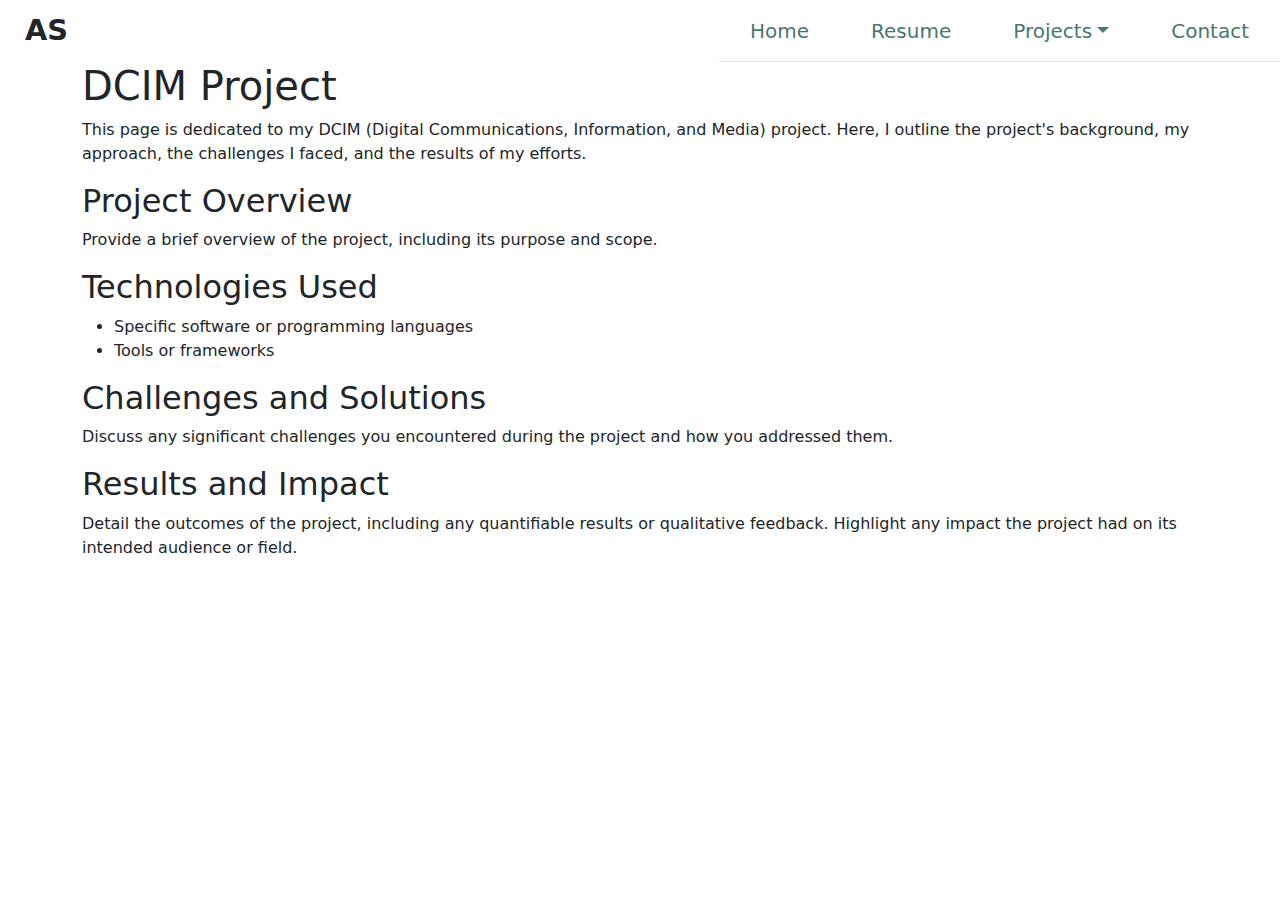
==== DCIM.html @ d74ccbb7 "Finishing up website." ====
<!doctype html>
<html lang="en">
<head>
    <meta charset="utf-8">
    <meta name="viewport" content="width=device-width, initial-scale=1">
    <title>Andrew Salermo - DCIM Project</title>
    <link href="https://cdn.jsdelivr.net/npm/bootstrap@5.3.3/dist/css/bootstrap.min.css" rel="stylesheet">
    <link href="custom.css" rel="stylesheet">
</head>
<body>


<div class="nav-container d-flex justify-content-between"> <!-- Flex container for alignment -->
    <a href="index.html" class="navbar-brand">AS</a> <!-- Link to home page -->

    <ul class="nav justify-content-end nav-tabs">
        <li class="nav-item">
            <a class="nav-link" href="index.html">Home</a>
        </li>
        <li class="nav-item">
            <a class="nav-link" href="resume.html">Resume</a>
        </li>
        <li class="nav-item dropdown">
            <a class="nav-link dropdown-toggle" data-bs-toggle="dropdown" href="#" role="button" aria-expanded="false">Projects</a>
            <ul class="dropdown-menu">
                <li><a class="dropdown-item" href="personal_project.html">Coding Project</a></li>
                <li><a class="dropdown-item" href="DCIM.html">DCIM Project</a></li>
                <!-- Mark the current page as active -->
            </ul>
        </li>
        <li class="nav-item">
            <a class="nav-link" href="contact.html">Contact</a>
        </li>
    </ul>
</div>
<div class="container">
    <h1>DCIM Project</h1>
    <p>This page is dedicated to my DCIM (Digital Communications, Information, and Media) project. Here, I outline the project's background, my approach, the challenges I faced, and the results of my efforts.</p>

    <section>
        <h2>Project Overview</h2>
        <p>Provide a brief overview of the project, including its purpose and scope.</p>
    </section>

    <section>
        <h2>Technologies Used</h2>
        <ul>
            <li>Specific software or programming languages</li>
            <li>Tools or frameworks</li>
            <!-- List other technologies here -->
        </ul>
    </section>

    <section>
        <h2>Challenges and Solutions</h2>
        <p>Discuss any significant challenges you encountered during the project and how you addressed them.</p>
    </section>

    <section>
        <h2>Results and Impact</h2>
        <p>Detail the outcomes of the project, including any quantifiable results or qualitative feedback. Highlight any impact the project had on its intended audience or field.</p>
    </section>

    <!-- Add any additional sections that could enhance the presentation of your project -->
</div>
<script src="https://cdn.jsdelivr.net/npm/bootstrap@5.3.3/dist/js/bootstrap.bundle.min.js" integrity="sha384-YvpcrYf0tY3lHB60NNkmXc5s9fDVZLESaAA55NDzOxhy9GkcIdslK1eN7N6jIeHz" crossorigin="anonymous"></script>

</body>
</html>
---- custom.css ----
/* custom-styles.css */
.nav-tabs .nav-link {
  padding: 15px 30px; /* Increase padding for larger touch targets */
  font-size: 1.25rem; /* Larger font size */
  color: #4a766e;

}
.navbar-brand {
    font-weight: bold; /* Make the initials bold */
    display: flex;
    align-items: center; /* Center the initials vertically */
    margin-right: 25px; /* Optional: Adjust spacing between the initials and the nav items */
    margin-left: 25px;
    font-size: 1.8rem;
}


/* Change the background color of active nav-link */
.nav-tabs .nav-link.active {
    background-color: #4a766e; /* Dark green background for active links */
    color: #ffffff; /* White text for contrast */
}

/* Change the hover background color of nav-link */
.nav-tabs .nav-link:hover {
    background-color: #4a766e; /* Brighter green background on hover */
    color: #ffffff; /* White text on hover for contrast */
}


/* If you want to increase the dropdown menu size as well */
.dropdown-menu .dropdown-item {
  font-size: 1.25rem;
}

.section-background {
    position: relative;
    height: 400px; /* Set the height of your section */
    display: flex;
    justify-content: center;
    align-items: center;
}

.section-background::before {
    content: '';
    position: absolute;
    top: 0;
    left: 0;
    right: 0;
    bottom: 0;
    background-image: url('pic1.jpeg');
    background-size: cover;
    background-position: center;
    opacity: 100; /* Set the opacity of the background image */
    z-index: -1; /* Make sure the image is behind the content */
}

.section-background h1 {
    position: relative;
    color: #000000; /* Text color */
    font-weight: bold;
    font-size: 3rem;
    font-family: 'Source Sans Pro', sans-serif;
    z-index: 1; /* Make sure the text is above the pseudo-element */
}

/* Icon Sidebar Styling */
.icon-sidebar {
    position: fixed; /* Fixed position to stay visible */
    top: 30%; /* Center vertically */
    left: 0; /* Align to the left side of the page */
    transform: translateY(-50%); /* Adjust the vertical alignment */
    background-color: #f1f1f1; /* Background color */
    padding: 20px; /* Padding around icons */
    border-radius: 0 50px 50px 0; /* Rounded corners on the right */
    display: flex; /* Organize icons in a flex container */
    flex-direction: column; /* Stack icons vertically */
    gap: 10px; /* Space between icons */
    z-index: 1;
}

/* Icon link styling */
.icon-sidebar a {
    color: black; /* Icon color */
    display: block; /* Stack the links */
    text-align: center; /* Center icons horizontally */
}

/* Change icon color on hover */
.icon-sidebar a:hover {
    color: #999; /* Darker shade on hover */
}

.about-me {
    background-color: #f2f2f2; /* Light grey background */
    padding: 100px 0; /* Add some padding above and below the content */
}

.about-me .container {
    text-align: center; /* Center content */
    max-width: 960px;
    margin: 0 auto;
    padding: 0 15px;
}

.about-me h2 {
    display: inline-block; /* Make the h2 width content-based */
    margin-bottom: 30px;
    color: #111111;
    border-bottom: 2px solid #000; /* Your desired border */
    padding-bottom: 10px;
    text-align: left; /* Aligns the text inside the h2 if needed */
}


.about-me p {
    text-align: left;
    color: #111000; /* Lighter text for the paragraph */
    line-height: 1.6; /* Increase line height for readability */
}

.footer {
            color: #4a766e; /* Sage green */
            padding: 20px 0;
            text-align: center;
        }

.name-highlight {
    background-color: #d8e2dc;
    padding: 10px 20px; /* Adjust padding as needed */
    border-radius: 10px; /* Optional: adds rounded corners */
    /* Optional: adds a subtle shadow for depth */
}
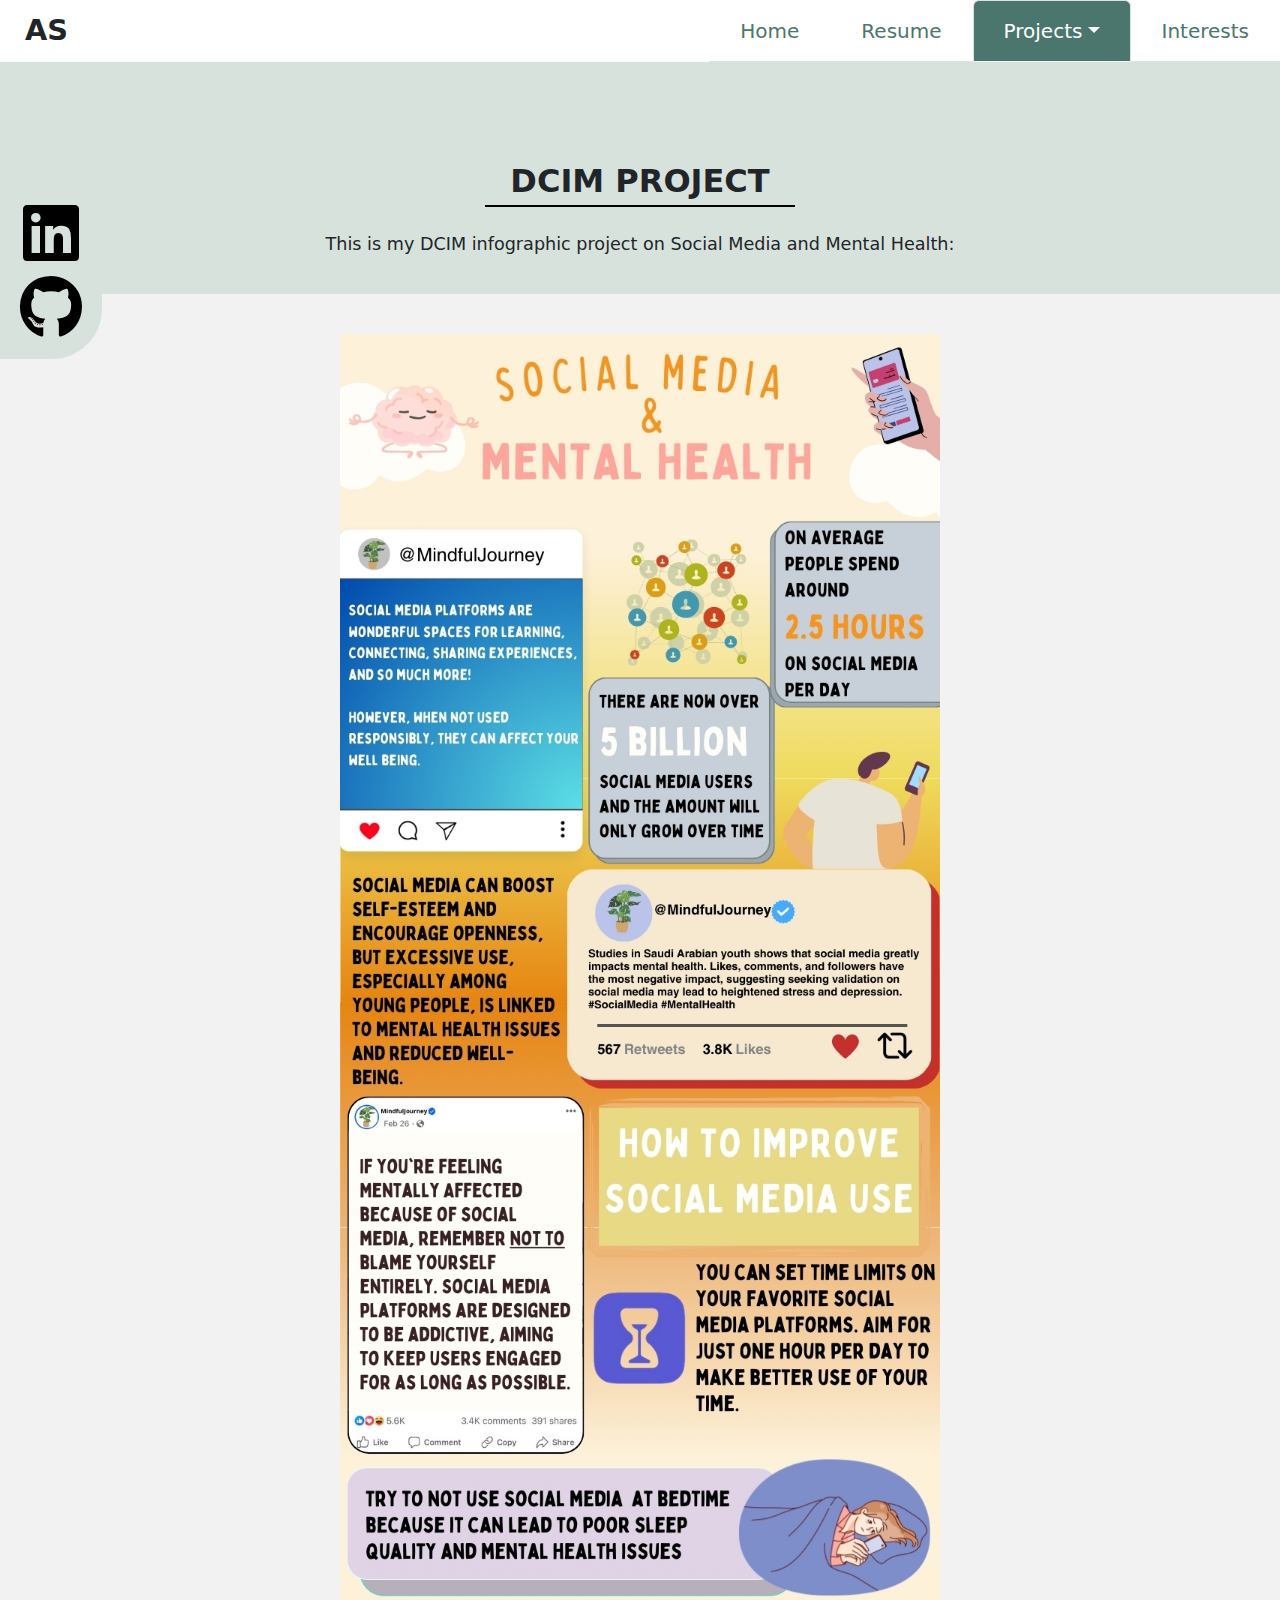
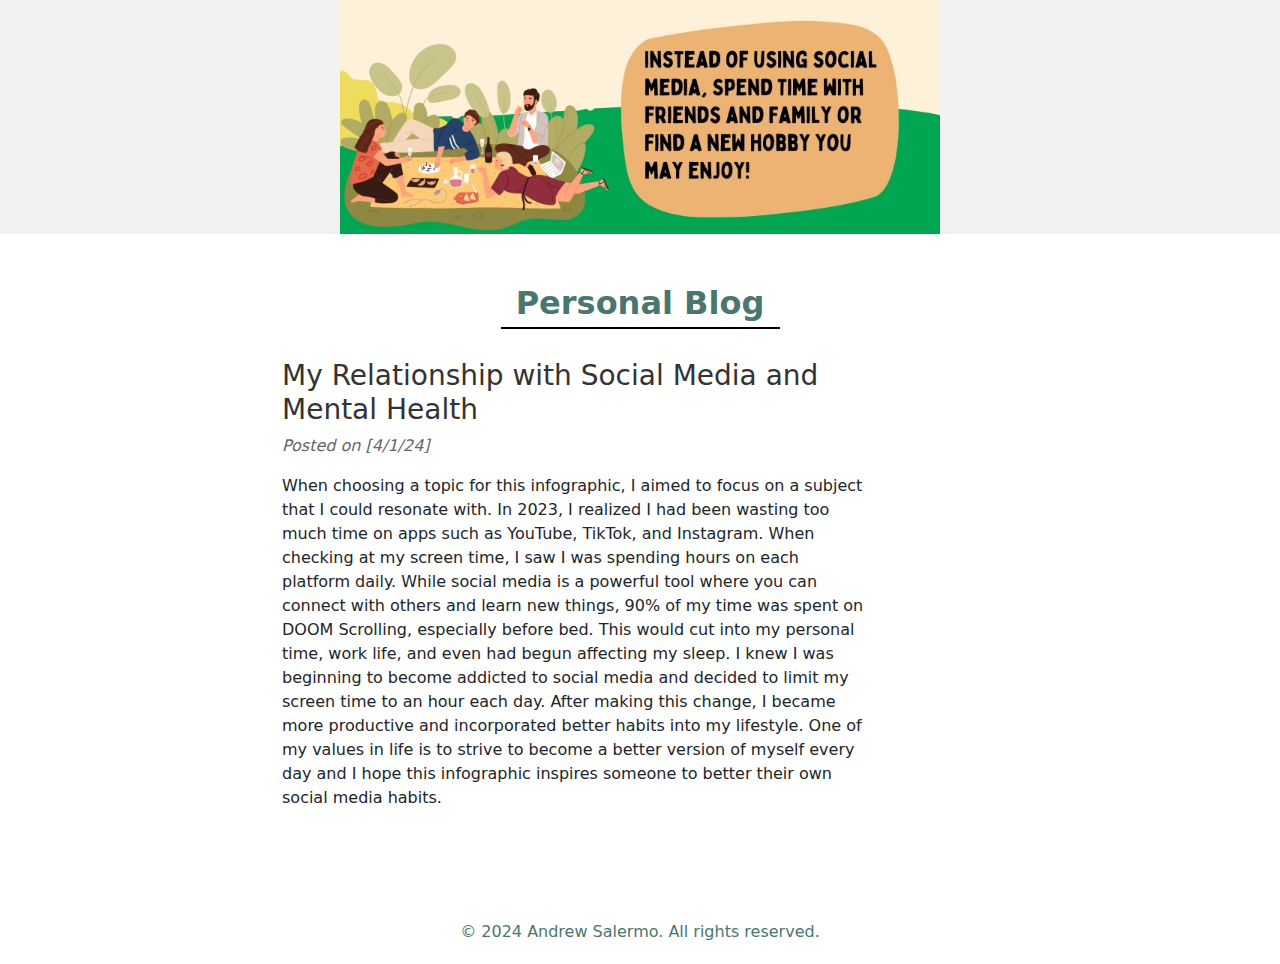
==== commit 1f6f27a7: "Finished Website." ====
--- a/DCIM.html
+++ b/DCIM.html
@@ -4,66 +4,88 @@
     <meta charset="utf-8">
     <meta name="viewport" content="width=device-width, initial-scale=1">
     <title>Andrew Salermo - DCIM Project</title>
-    <link href="https://cdn.jsdelivr.net/npm/bootstrap@5.3.3/dist/css/bootstrap.min.css" rel="stylesheet">
+    <link href="https://cdn.jsdelivr.net/npm/bootstrap@5.3.3/dist/css/bootstrap.min.css" rel="stylesheet" integrity="sha384-QWTKZyjpPEjISv5WaRU9OFeRpok6YctnYmDr5pNlyT2bRjXh0JMhjY6hW+ALEwIH" crossorigin="anonymous">
     <link href="custom.css" rel="stylesheet">
+    <link href="https://fonts.googleapis.com/css2?family=Source+Sans+Pro:wght@400;700&display=swap" rel="stylesheet">
+    <link rel="stylesheet" href="https://cdnjs.cloudflare.com/ajax/libs/font-awesome/6.1.1/css/all.min.css">
 </head>
 <body>
 
 
 <div class="nav-container d-flex justify-content-between"> <!-- Flex container for alignment -->
-    <a href="index.html" class="navbar-brand">AS</a> <!-- Link to home page -->
+    <a href="index.html" class="navbar-brand">AS</a> <!-- Assuming 'index.html' is your homepage -->
 
     <ul class="nav justify-content-end nav-tabs">
         <li class="nav-item">
-            <a class="nav-link" href="index.html">Home</a>
+            <a class="nav-link" aria-current="page" href="index.html">Home</a>
         </li>
         <li class="nav-item">
             <a class="nav-link" href="resume.html">Resume</a>
         </li>
         <li class="nav-item dropdown">
-            <a class="nav-link dropdown-toggle" data-bs-toggle="dropdown" href="#" role="button" aria-expanded="false">Projects</a>
+            <a class="nav-link dropdown-toggle active" data-bs-toggle="dropdown" href="#" role="button" aria-expanded="true">Projects</a>
             <ul class="dropdown-menu">
                 <li><a class="dropdown-item" href="personal_project.html">Coding Project</a></li>
                 <li><a class="dropdown-item" href="DCIM.html">DCIM Project</a></li>
-                <!-- Mark the current page as active -->
             </ul>
         </li>
+
         <li class="nav-item">
-            <a class="nav-link" href="contact.html">Contact</a>
+            <a class="nav-link" href="Interests.html">Interests</a>
         </li>
     </ul>
 </div>
-<div class="container">
-    <h1>DCIM Project</h1>
-    <p>This page is dedicated to my DCIM (Digital Communications, Information, and Media) project. Here, I outline the project's background, my approach, the challenges I faced, and the results of my efforts.</p>
 
-    <section>
-        <h2>Project Overview</h2>
-        <p>Provide a brief overview of the project, including its purpose and scope.</p>
-    </section>
+<div class="info-overview">
+    <h2 class="resume-header">DCIM PROJECT</h2>
+    <br>
+    <p style="font-size: 1.1rem;">This is my DCIM infographic project on Social Media and Mental Health:</p>
+</div>
+    <div class="info-preview" style="background-color: #f2f2f2;">
+            <img src="Infographic.jpg" alt="Andrew Salermo Resume">
 
-    <section>
-        <h2>Technologies Used</h2>
-        <ul>
-            <li>Specific software or programming languages</li>
-            <li>Tools or frameworks</li>
-            <!-- List other technologies here -->
-        </ul>
-    </section>
+    </div>
 
-    <section>
-        <h2>Challenges and Solutions</h2>
-        <p>Discuss any significant challenges you encountered during the project and how you addressed them.</p>
-    </section>
 
-    <section>
-        <h2>Results and Impact</h2>
-        <p>Detail the outcomes of the project, including any quantifiable results or qualitative feedback. Highlight any impact the project had on its intended audience or field.</p>
-    </section>
 
-    <!-- Add any additional sections that could enhance the presentation of your project -->
+<!-- Sidebar -->
+<!-- Icon Sidebar -->
+<div class="icon-sidebar" style="background-color:#d8e2dc;">
+    <a href="https://www.linkedin.com/in/andrew-salermo-b1550417a/" target="_blank"><i class="fab fa-linkedin fa-4x"></i></a>
+    <a href="https://github.com/AndrewSalermo" target="_blank"><i class="fab fa-github fa-4x"></i></a>
 </div>
+
+
+
+
+<!-- Add more sections as needed -->
+<!-- Personal Blog Section -->
+<section class="personal-blog" style="background-color: #ffffff;">
+    <div class="container">
+        <h2 class="blog-header text-center resume-header">Personal Blog</h2>
+        <div class="blog-post" style="padding-left: 200px;">
+            <h3>My Relationship with Social Media and Mental Health</h3>
+            <p class="post-date">Posted on [4/1/24]</p>
+            <p>When choosing a topic for this infographic, I aimed to focus on a subject that I could resonate with.
+            In 2023, I realized I had been wasting too much time on apps such as YouTube, TikTok, and Instagram.
+            When checking at my screen time, I saw I was spending hours on each platform daily. While social media
+            is a powerful tool where you can connect with others and learn new things, 90% of my time was spent on DOOM Scrolling,
+            especially before bed. This would cut into my personal time, work life, and even had begun affecting my sleep. I knew
+            I was beginning to become addicted to social media and decided to limit my screen time to an hour each day. After making this
+                change, I became more productive and incorporated better habits
+            into my lifestyle. One of my values in life is to strive to become a better version of myself every day and I hope
+            this infographic inspires someone to better their own social media habits.</p>
+        </div>
+        <!-- Add more blog posts as needed -->
+    </div>
+</section>
+
 <script src="https://cdn.jsdelivr.net/npm/bootstrap@5.3.3/dist/js/bootstrap.bundle.min.js" integrity="sha384-YvpcrYf0tY3lHB60NNkmXc5s9fDVZLESaAA55NDzOxhy9GkcIdslK1eN7N6jIeHz" crossorigin="anonymous"></script>
 
+<footer class="footer">
+    <div class="container">
+        <span>&copy; 2024 Andrew Salermo. All rights reserved.</span>
+    </div>
+</footer>
 </body>
 </html>
--- a/custom.css
+++ b/custom.css
@@ -132,4 +132,153 @@
     /* Optional: adds a subtle shadow for depth */
 }
 
-
+.resume-header{
+    font-weight: bold;
+    border-bottom: 2px solid #000;
+    margin: auto; /* Center the div */
+    padding-bottom: 5px;
+    display: block; /* Ensure the div is block-level so 'margin: auto' works */
+    width: 25%; /* Shrink the width around its content */
+}
+
+.resume-preview {
+    text-align: center; /* Centers inline elements like <img> */
+    background-color: #f2f2f2; /* Light grey background */
+    padding: 20px;
+    margin: auto; /* Center the div */
+    display: block; /* Ensure the div is block-level so 'margin: auto' works */
+    width: 100%; /* Shrink the width around its content */
+}
+
+.resume-preview img {
+    max-width: 600px; /* Adjust this value to make the image smaller or larger */
+    width: 100%;
+    height: auto;
+}
+
+/* If you added a class to the section */
+.resume-overview {
+    background-color: #f2f2f2; /* Light grey background */
+    padding: 20px; /* Adds padding inside the section */
+    margin-bottom: 20px; /* Adds some space below the section */
+    padding-top: 100px;
+    text-align: center;
+}
+
+.project-overview {
+    background-color: #f2f2f2; /* Light grey background */
+    padding: 20px; /* Adds padding inside the section */
+    margin-bottom: 10px; /* Adds some space below the section */
+    padding-top: 80px;
+    text-align: center;
+}
+.project-overview2 {
+    background-color: #d8e2dc; /* Light grey background */
+    padding: 20px; /* Adds padding inside the section */
+    padding-top: 80px;
+    padding-bottom: 30px;
+    text-align: center;
+}
+
+
+.paragraph{
+    text-align: left;
+    margin-left: 100px;
+}
+
+.header_underline{
+    border-bottom: 2px solid #000;
+    padding-bottom: 10px;
+    max-width: 500px;
+    text-align: left;
+    margin-left: 100px;
+}
+
+.contact-me {
+    background-color: #d8e2dc; /* Light grey background, you might want to adjust */
+    padding: 50px 0; /* Adds vertical padding around the section */
+    color: #111111; /* Adjust text color as needed */
+    padding-left; 500px;
+}
+
+.contact-me h2 {
+    color: #111111; /* Sage green color for the header */
+    text-align: center; /* Center the header text */
+    margin-bottom: 30px; /* Space below the header */
+    margin-right: 30px;
+}
+
+.btn {
+    background-color: #4a766e; /* Sage green background for the button */
+    color: white; /* White text for the button */
+}
+
+.btn:hover {
+    background-color: #3a5a5e; /* Darker shade of sage green for hover effect */
+    color: white;
+}
+.interests-section{
+    background-color: #f2f2f2;
+}
+
+.interests-section h2 {
+    color: #4a766e; /* Keeping with your color theme */
+    text-align: center; /* Center the title for emphasis */
+    margin-bottom: 30px; /* Add some space below the title */
+}
+
+.interests-section img {
+    border-radius: 10px; /* Adds rounded corners to your image */
+    margin-bottom: 20px; /* Adds some space below the image */
+}
+
+.interests-section p, .interests-section ul {
+    text-align: left; /* Ensures text alignment is consistent with your style */
+    color: #111000; /* Text color for readability */
+}
+
+.info-overview {
+    background-color: #d8e2dc; /* Light grey background */
+    padding: 20px; /* Adds padding inside the section */
+    padding-top: 100px;
+    text-align: center;
+}
+/* Add or adjust existing styles in custom.css as needed */
+.info-preview {
+    text-align: center; /* Centers inline elements like <img> */
+    background-color: #f2f2f2; /* Light grey background */
+    margin: auto; /* Center the div */
+    display: block; /* Ensure the div is block-level so 'margin: auto' works */
+    width: 100%; /* Shrink the width around its content */
+    padding-top: 40px;
+}
+.info-preview img {
+    max-width: 600px; /* Adjust this value to make the image smaller or larger */
+    width: 100%;
+    height: auto;
+}
+
+.personal-blog {
+    padding: 50px 0; /* Adds vertical padding around the blog section */
+}
+
+.blog-header {
+    color: #4a766e; /* Sage green color to match the theme */
+    margin-bottom: 30px; /* Space below the blog header */
+}
+
+.blog-post {
+    margin-bottom: 40px; /* Space between blog posts */
+    max-width: 70%;
+}
+
+.blog-post h3 {
+    color: #333; /* Darker text for the post title */
+}
+
+.post-date {
+    font-style: italic;
+    color: #666; /* Lighter text color for the post date */
+}
+
+
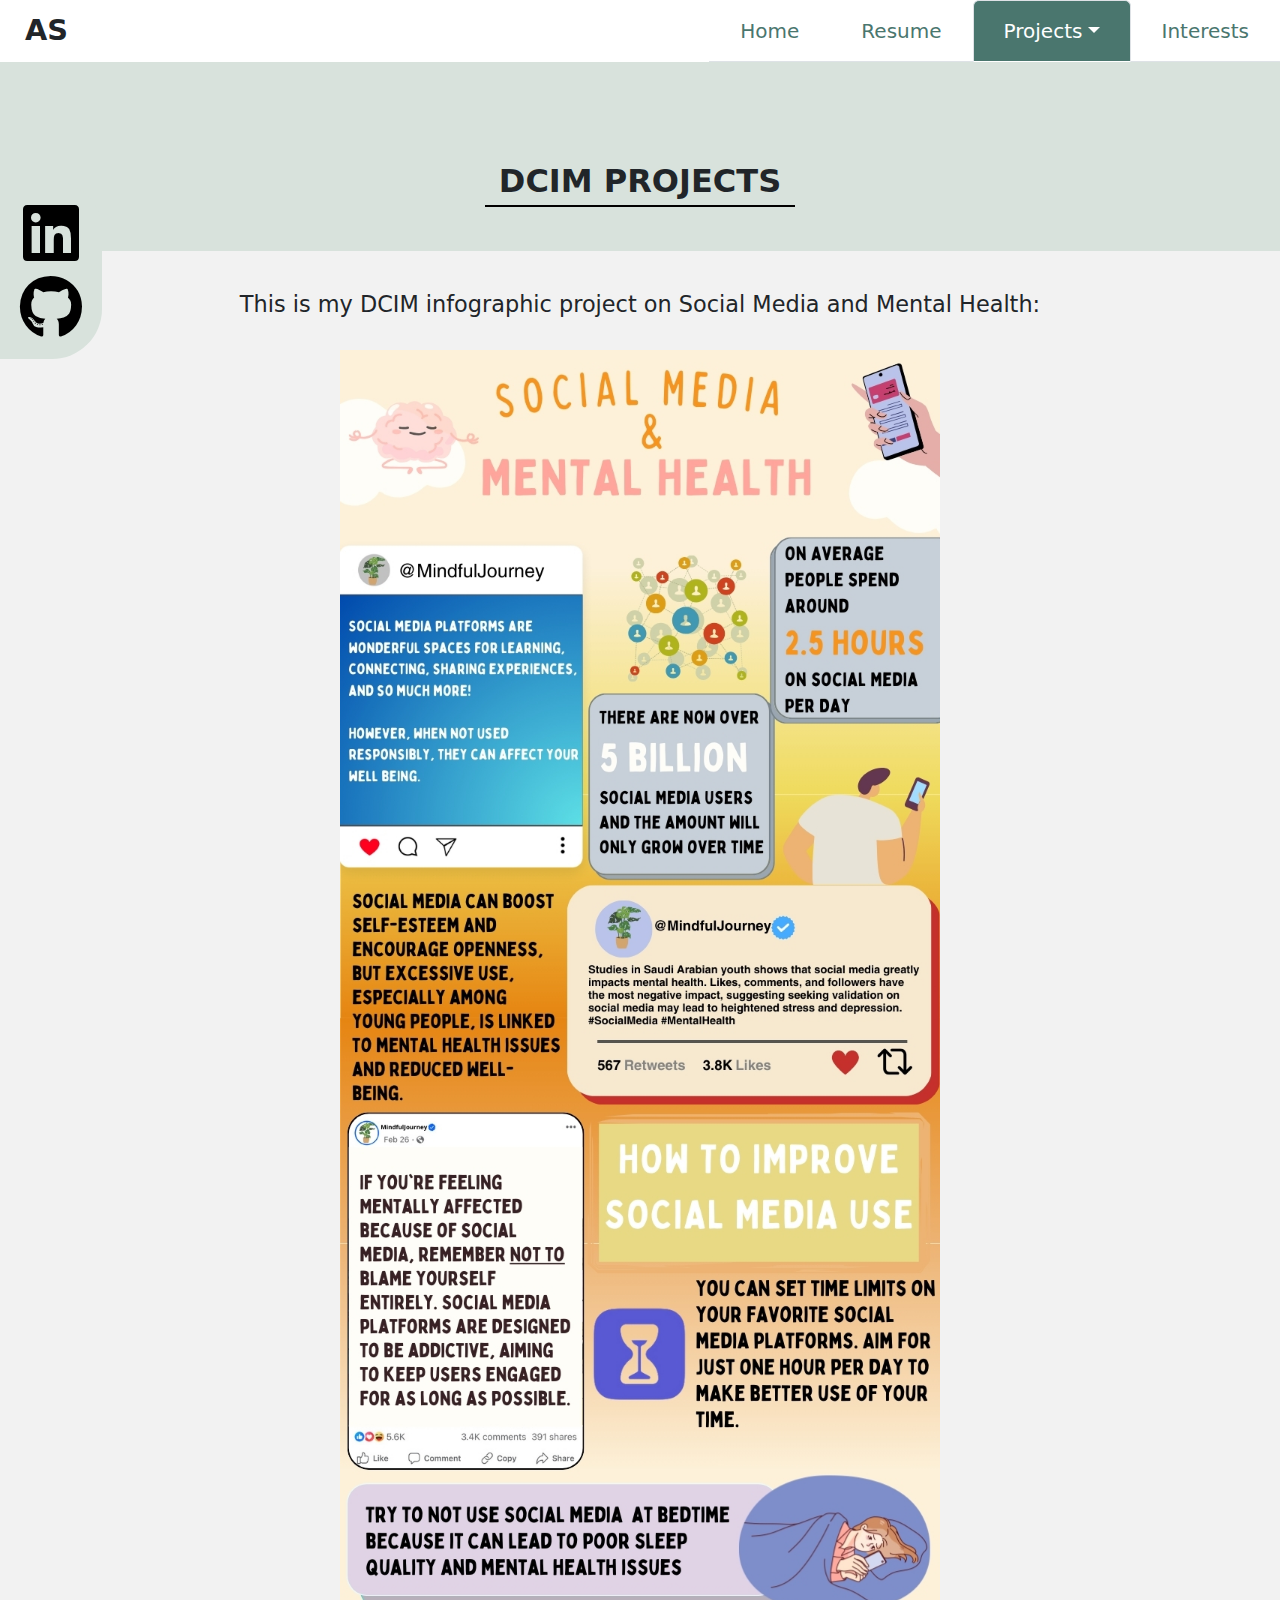
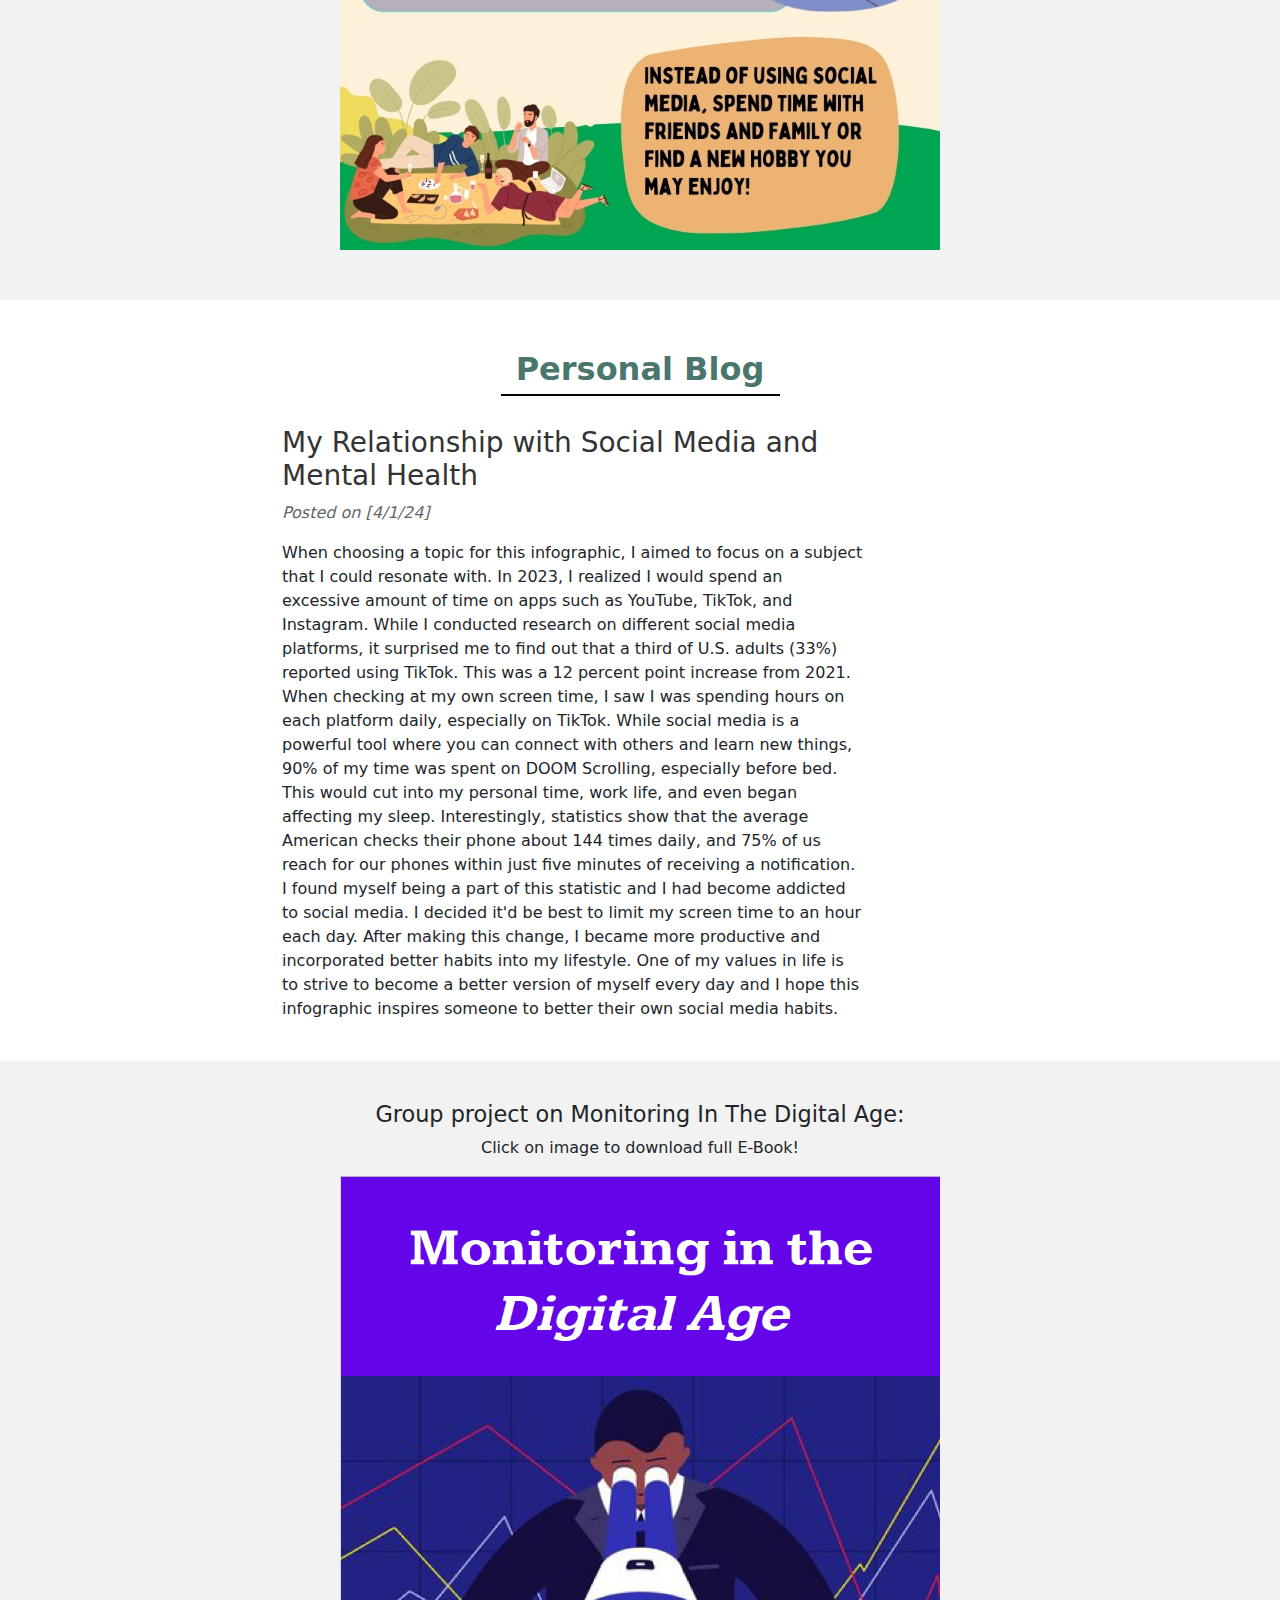
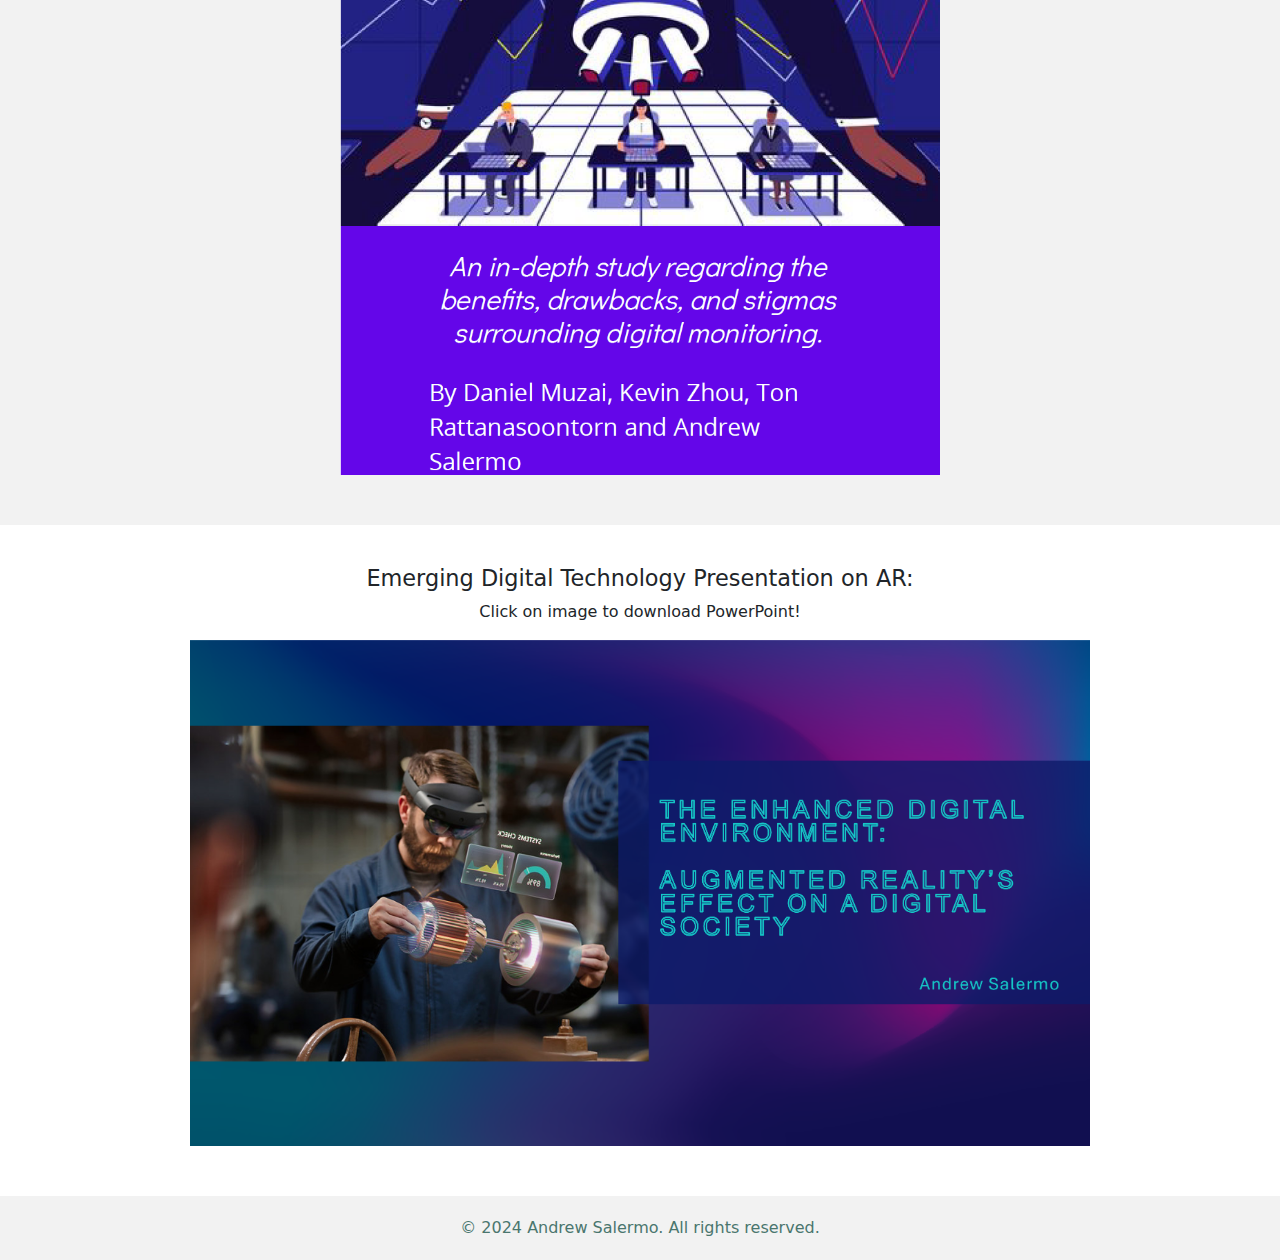
==== commit c8e02e93: "Added to DCIM Projects." ====
--- a/DCIM.html
+++ b/DCIM.html
@@ -37,14 +37,17 @@
 </div>
 
 <div class="info-overview">
-    <h2 class="resume-header">DCIM PROJECT</h2>
+    <h2 class="resume-header">DCIM PROJECTS</h2>
     <br>
-    <p style="font-size: 1.1rem;">This is my DCIM infographic project on Social Media and Mental Health:</p>
 </div>
-    <div class="info-preview" style="background-color: #f2f2f2;">
-            <img src="Infographic.jpg" alt="Andrew Salermo Resume">
+    <div class="info-preview" style="background-color:#f2f2f2; padding-bottom:50px;">
+        <h2 style="font-size: 1.4rem;">This is my DCIM infographic project on Social Media and Mental Health:</h2>
+        <br>
+        <img src="Infographic.jpg" alt="Andrew Salermo Resume">
 
     </div>
+
+
 
 
 
@@ -63,27 +66,48 @@
 <section class="personal-blog" style="background-color: #ffffff;">
     <div class="container">
         <h2 class="blog-header text-center resume-header">Personal Blog</h2>
-        <div class="blog-post" style="padding-left: 200px;">
+        <div class="blog-post" style="padding-left: 200px; ">
             <h3>My Relationship with Social Media and Mental Health</h3>
             <p class="post-date">Posted on [4/1/24]</p>
             <p>When choosing a topic for this infographic, I aimed to focus on a subject that I could resonate with.
-            In 2023, I realized I had been wasting too much time on apps such as YouTube, TikTok, and Instagram.
-            When checking at my screen time, I saw I was spending hours on each platform daily. While social media
+            In 2023, I realized I would spend an excessive amount of time on apps such as YouTube, TikTok, and Instagram. While I conducted research
+                on different social media platforms, it surprised me to find out that
+                a third of U.S. adults (33%) reported using TikTok. This was a 12 percent point increase from 2021.
+            When checking at my own screen time, I saw I was spending hours on each platform daily, especially on TikTok. While social media
             is a powerful tool where you can connect with others and learn new things, 90% of my time was spent on DOOM Scrolling,
-            especially before bed. This would cut into my personal time, work life, and even had begun affecting my sleep. I knew
-            I was beginning to become addicted to social media and decided to limit my screen time to an hour each day. After making this
+            especially before bed. This would cut into my personal time, work life, and even began affecting my sleep.
+                Interestingly, statistics show that the average American checks their phone about 144 times daily, and
+                75% of us reach for our phones within just five minutes of receiving a notification. I found myself being a part of this
+                statistic and I had
+             become addicted to social media. I decided it'd be best to limit my screen time to an hour each day. After making this
                 change, I became more productive and incorporated better habits
             into my lifestyle. One of my values in life is to strive to become a better version of myself every day and I hope
             this infographic inspires someone to better their own social media habits.</p>
         </div>
         <!-- Add more blog posts as needed -->
     </div>
+
+    <div class="info-preview" style="background-color: #f2f2f2; padding-bottom: 50px;">
+        <h2 style="font-size: 1.4rem;">Group project on Monitoring In The Digital Age:</h2>
+        <p>Click on image to download full E-Book!</p>
+        <a href="Monitoring.pdf" download="Monitoring.pdf">
+            <img src="img2.PNG" alt="Ebook">
+        </a>
+    </div>
+
+    <div class="info-preview" style="background-color:#ffffff;">
+        <h2 style="font-size: 1.4rem;">Emerging Digital Technology Presentation on AR:</h2>
+        <p>Click on image to download PowerPoint!</p>
+        <a href="EDTP_Presentation.pptx" download="EDTP_Presentation.pptx">
+            <img src="img3.PNG" alt="PowerPoint" style="max-width: 900px;">
+        </a>
+    </div>
 </section>
 
 <script src="https://cdn.jsdelivr.net/npm/bootstrap@5.3.3/dist/js/bootstrap.bundle.min.js" integrity="sha384-YvpcrYf0tY3lHB60NNkmXc5s9fDVZLESaAA55NDzOxhy9GkcIdslK1eN7N6jIeHz" crossorigin="anonymous"></script>
 
-<footer class="footer">
-    <div class="container">
+<footer class="footer" style="background-color:#f2f2f2;">
+    <div class="container"  >
         <span>&copy; 2024 Andrew Salermo. All rights reserved.</span>
     </div>
 </footer>
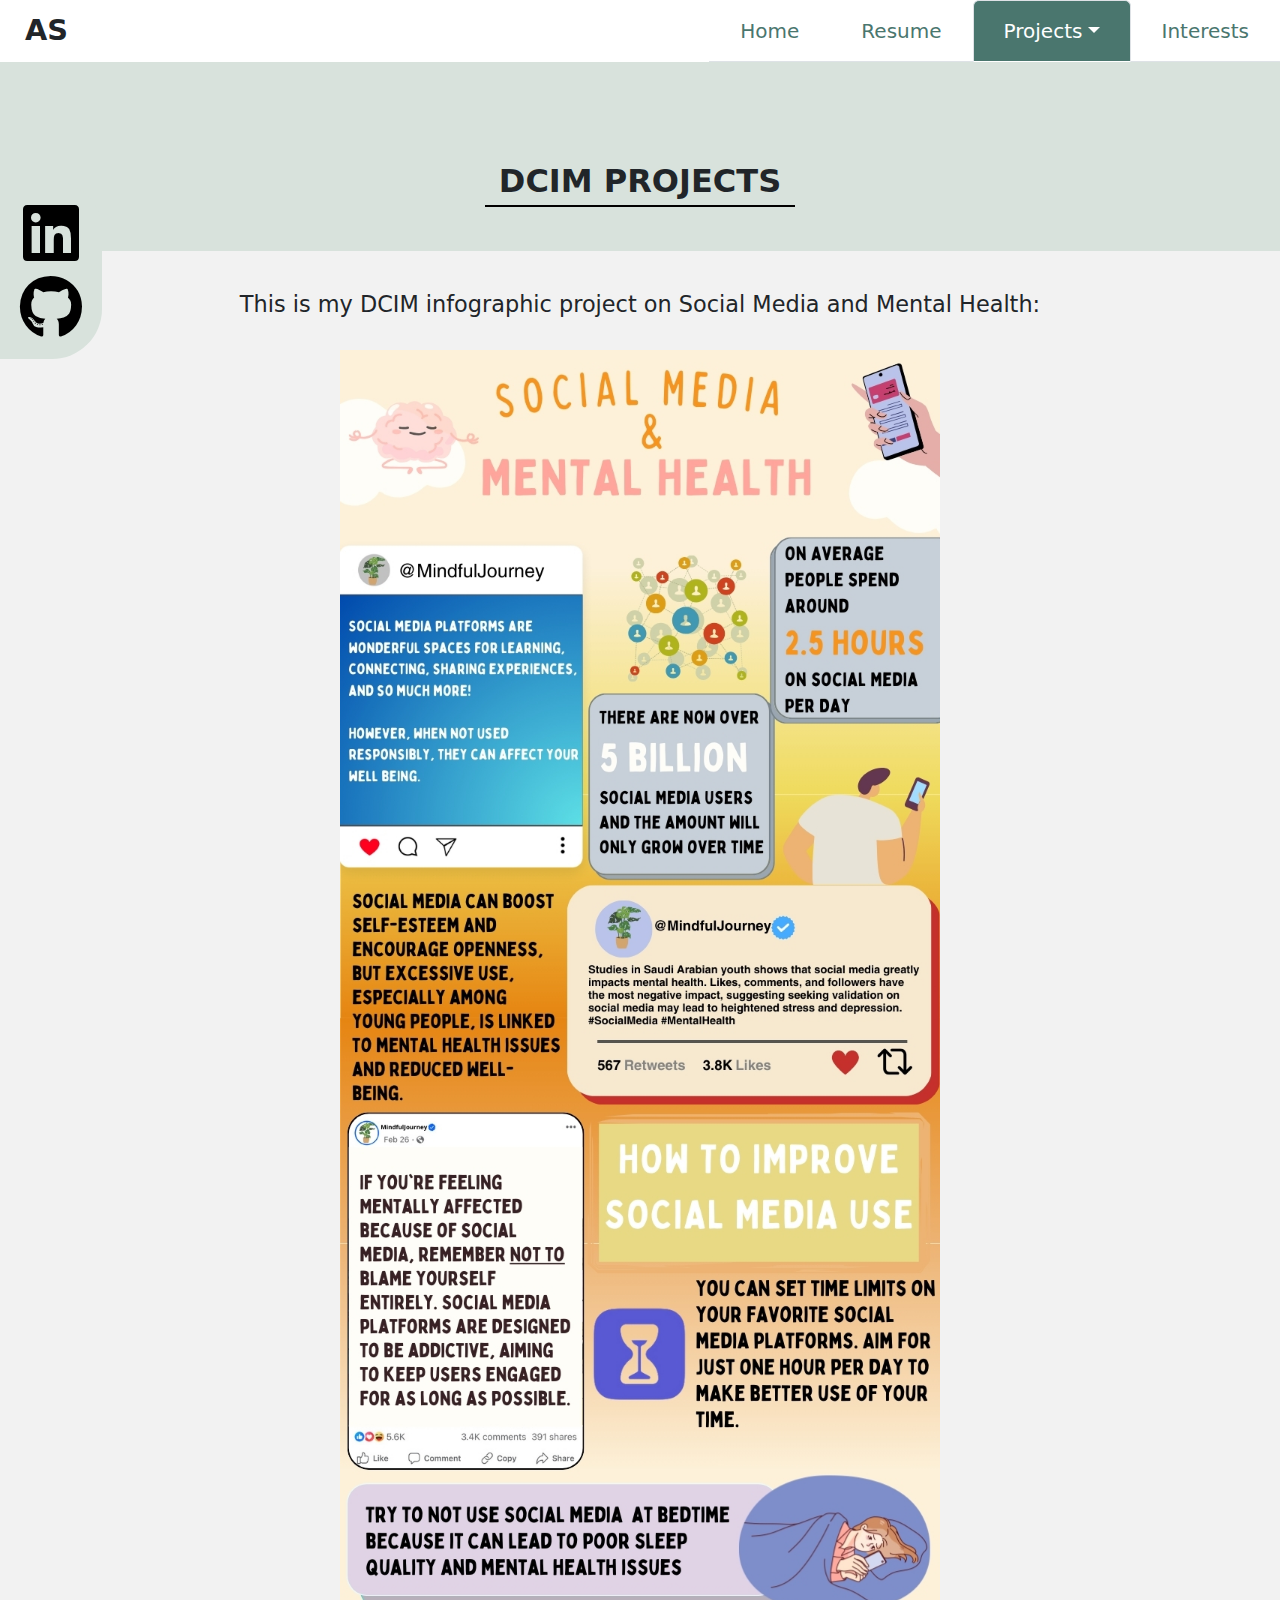
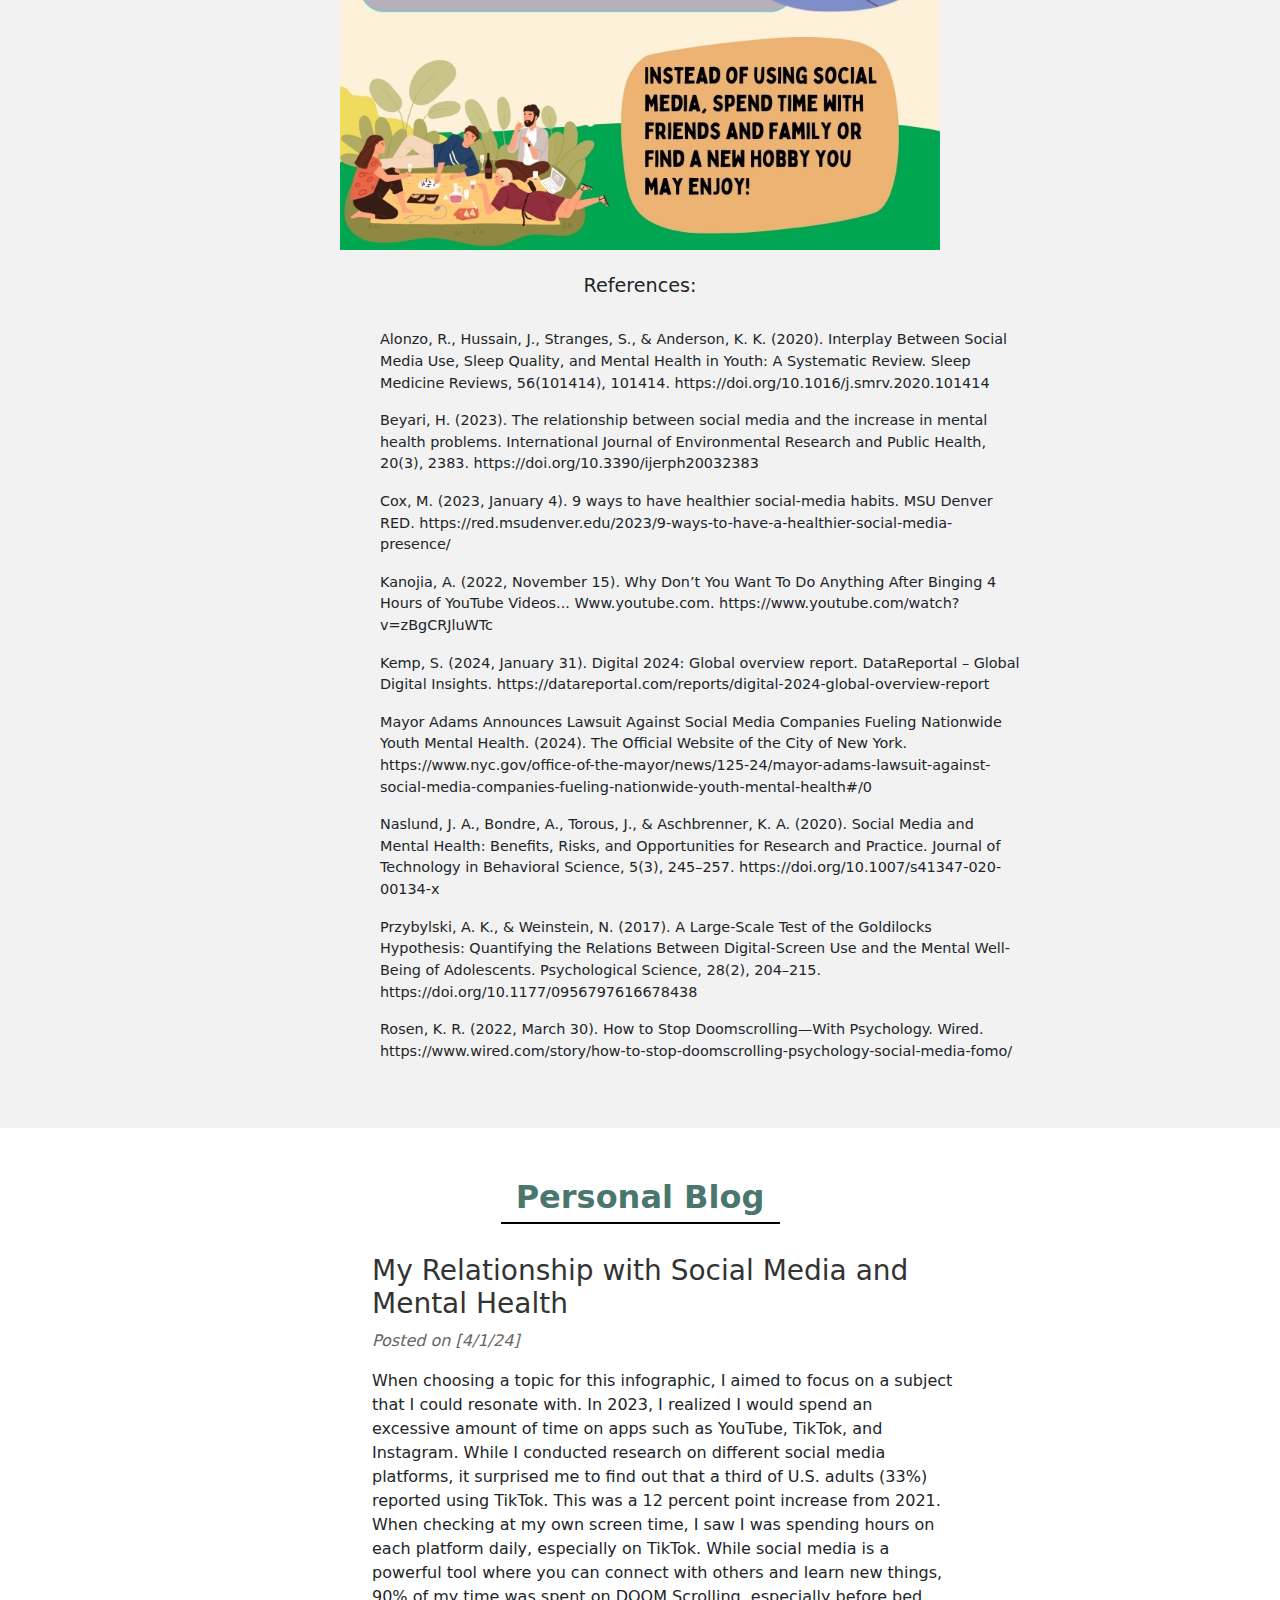
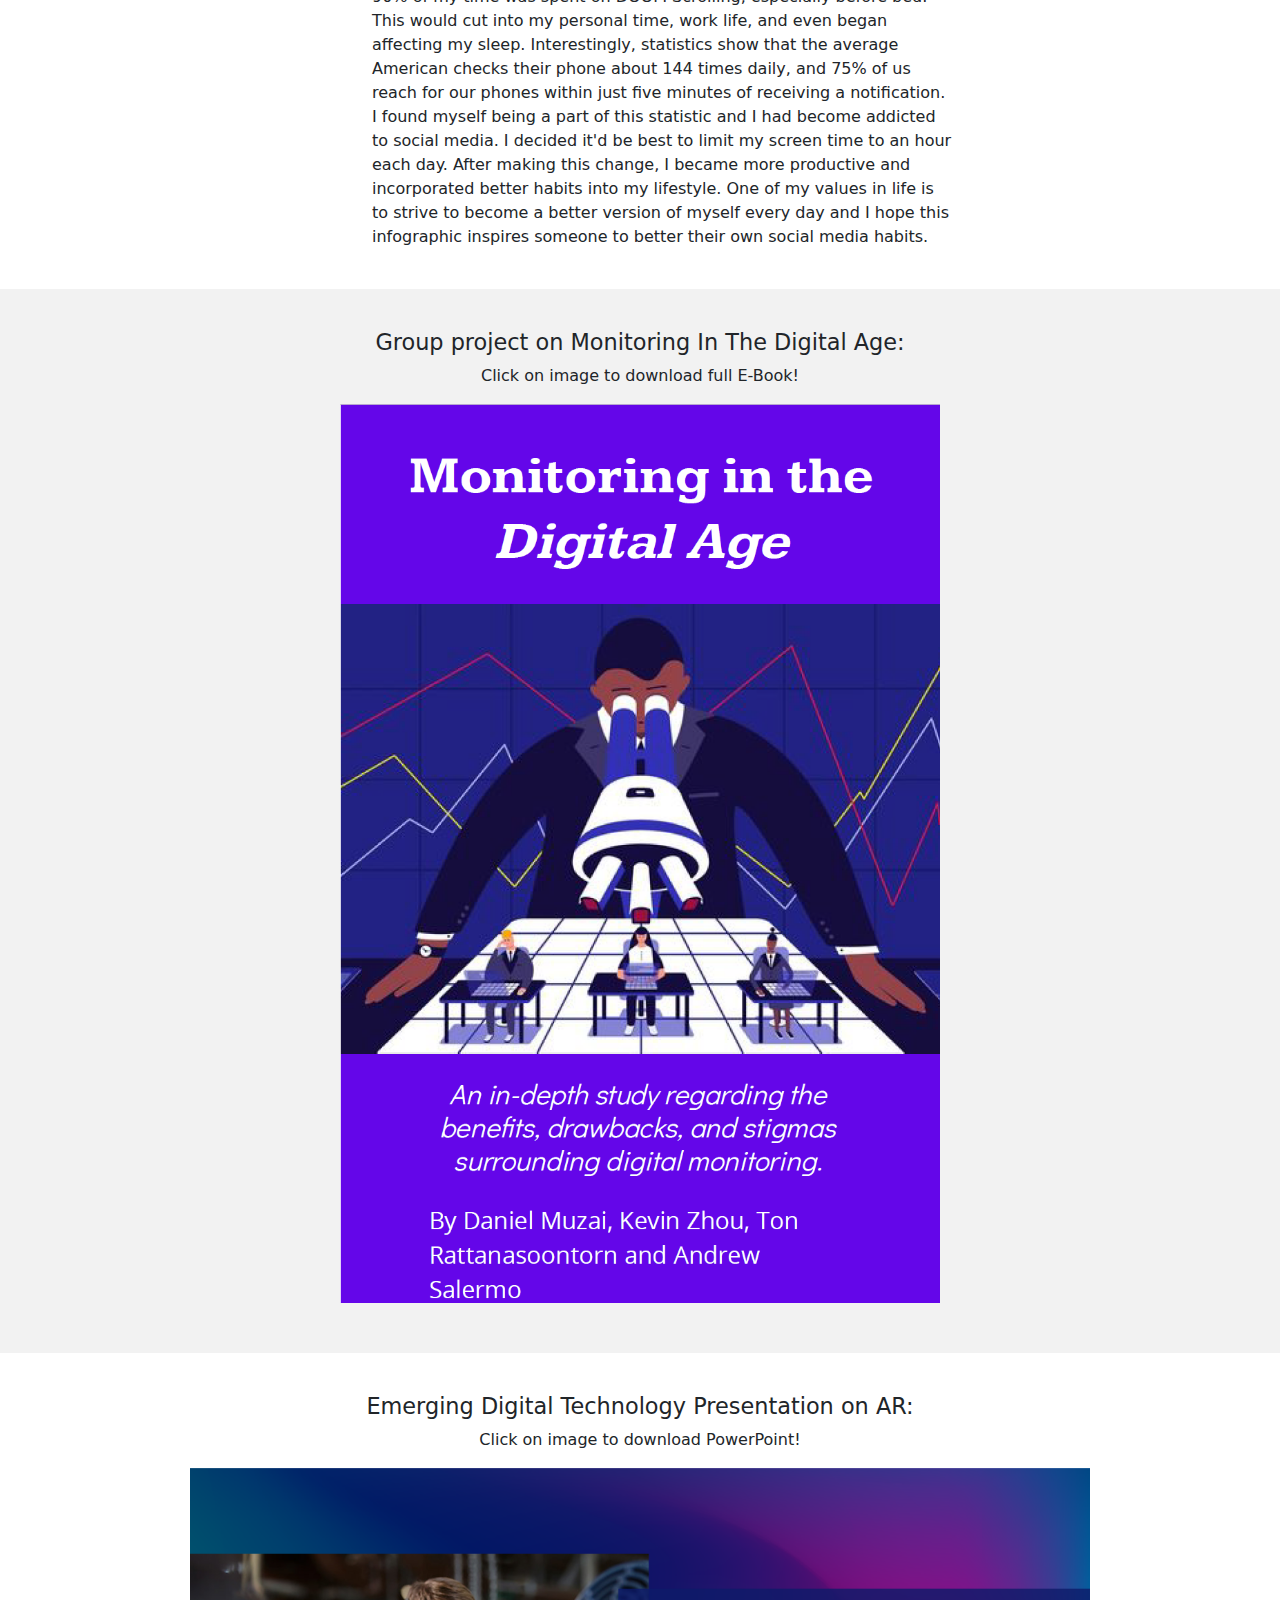
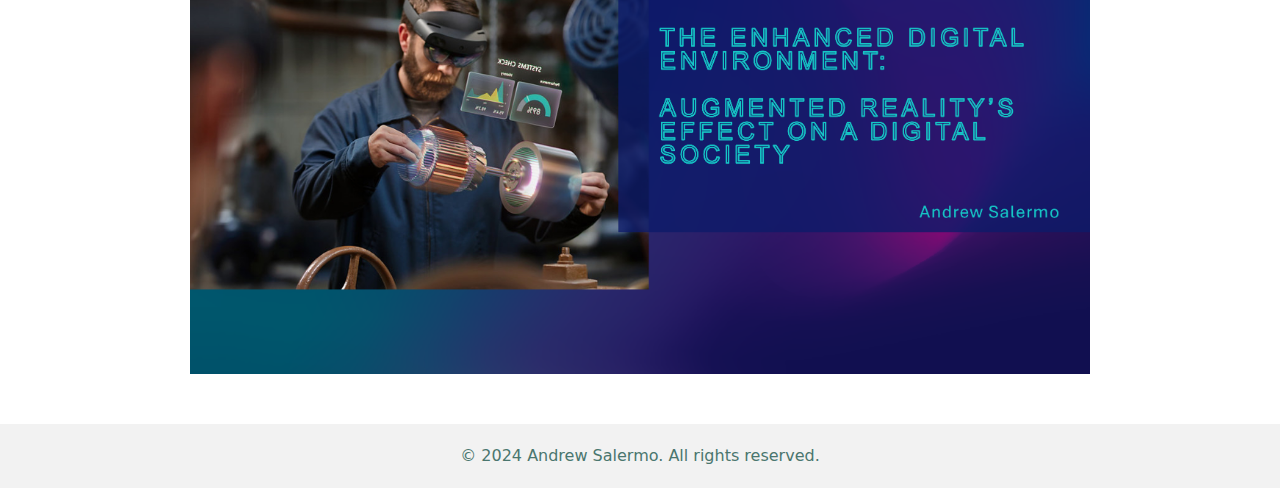
==== commit 3bba0ba2: "Added references." ====
--- a/DCIM.html
+++ b/DCIM.html
@@ -44,6 +44,59 @@
         <h2 style="font-size: 1.4rem;">This is my DCIM infographic project on Social Media and Mental Health:</h2>
         <br>
         <img src="Infographic.jpg" alt="Andrew Salermo Resume">
+        <br>
+        <br>
+        <h2 style="font-size: 1.2rem;">References:</h2>
+        <br>
+
+        <div class="references">
+
+            <p>
+                Alonzo, R., Hussain, J., Stranges, S., & Anderson, K. K. (2020).
+                Interplay Between Social Media Use, Sleep Quality, and Mental Health in Youth:
+                A Systematic Review. Sleep Medicine Reviews, 56(101414), 101414.
+                https://doi.org/10.1016/j.smrv.2020.101414
+            </p>
+            <p>
+                Beyari, H. (2023). The relationship between social media and the increase in mental health problems.
+                International Journal of Environmental Research and Public Health, 20(3), 2383.
+                https://doi.org/10.3390/ijerph20032383
+            </p>
+            <p>
+                Cox, M. (2023, January 4). 9 ways to have healthier social-media habits. MSU Denver RED.
+                https://red.msudenver.edu/2023/9-ways-to-have-a-healthier-social-media-presence/
+            </p>
+            <p>
+                Kanojia, A. (2022, November 15). Why Don’t You Want To Do Anything After Binging 4 Hours of
+                YouTube Videos... Www.youtube.com. https://www.youtube.com/watch?v=zBgCRJluWTc
+            </p>
+            <p>
+                Kemp, S. (2024, January 31). Digital 2024: Global overview report. DataReportal – Global Digital
+                Insights. https://datareportal.com/reports/digital-2024-global-overview-report
+            </p>
+            <p>
+                Mayor Adams Announces Lawsuit Against Social Media Companies Fueling Nationwide Youth Mental Health.
+                (2024). The Official Website of the City of New York.
+                https://www.nyc.gov/office-of-the-mayor/news/125-24/mayor-adams-lawsuit-against-social-media-companies-fueling-nationwide-youth-mental-health#/0
+            </p>
+            <p>
+                Naslund, J. A., Bondre, A., Torous, J., & Aschbrenner, K. A. (2020). Social Media and Mental Health:
+                Benefits, Risks, and Opportunities for Research and Practice. Journal of Technology in Behavioral Science,
+                5(3), 245–257. https://doi.org/10.1007/s41347-020-00134-x
+            </p>
+            <p>
+                Przybylski, A. K., & Weinstein, N. (2017). A Large-Scale Test of the Goldilocks Hypothesis:
+                Quantifying the Relations Between Digital-Screen Use and the Mental Well-Being of Adolescents.
+                Psychological Science, 28(2), 204–215. https://doi.org/10.1177/0956797616678438
+            </p>
+            <p>
+                Rosen, K. R. (2022, March 30). How to Stop Doomscrolling—With Psychology. Wired.
+                https://www.wired.com/story/how-to-stop-doomscrolling-psychology-social-media-fomo/
+            </p>
+
+
+        </div>
+
 
     </div>
 
--- a/custom.css
+++ b/custom.css
@@ -270,6 +270,7 @@
 .blog-post {
     margin-bottom: 40px; /* Space between blog posts */
     max-width: 70%;
+    margin-left: 90px;
 }
 
 .blog-post h3 {
@@ -282,3 +283,11 @@
 }
 
 
+.references {
+    text-align: left;
+    max-width: 50%;
+    margin-left: 380px;
+    font-size: 0.9rem
+}
+
+
